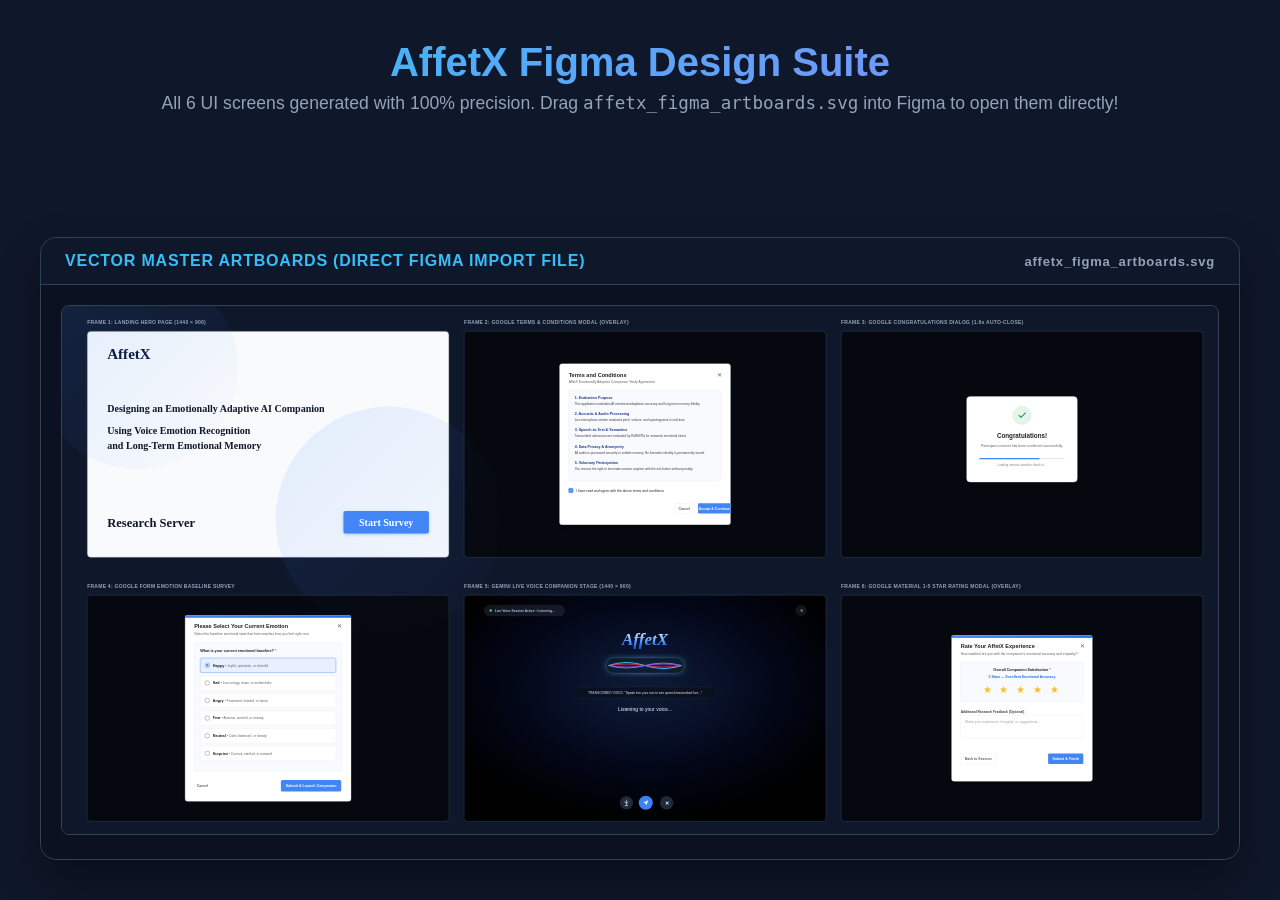
==== figma/affetx_figma_preview.html @ 03fe5397 "Add direct Figma importable vector artboards and design suite" ====
<!DOCTYPE html>
<html lang="en">
<head>
    <meta charset="UTF-8">
    <meta name="viewport" content="width=device-width, initial-scale=1.0">
    <title>AffetX — Figma Design System & Artboards Exporter</title>
    <link rel="stylesheet" href="../frontend/css/styles.css">
    <style>
        body {
            background: #0f172a;
            color: #ffffff;
            font-family: -apple-system, BlinkMacSystemFont, "Segoe UI", Roboto, sans-serif;
            padding: 40px;
            margin: 0;
        }
        .figma-header {
            max-width: 1440px;
            margin: 0 auto 40px auto;
            text-align: center;
        }
        .figma-title {
            font-size: 2.5rem;
            font-weight: 800;
            background: linear-gradient(135deg, #38bdf8 0%, #818cf8 100%);
            -webkit-background-clip: text;
            background-clip: text;
            -webkit-text-fill-color: transparent;
            margin-bottom: 8px;
        }
        .figma-desc {
            color: #94a3b8;
            font-size: 1.1rem;
        }
        .artboard-container {
            display: flex;
            flex-direction: column;
            gap: 60px;
            max-width: 1440px;
            margin: 0 auto;
        }
        .artboard-card {
            background: #1e293b;
            border: 1px solid #334155;
            border-radius: 16px;
            overflow: hidden;
            box-shadow: 0 20px 40px rgba(0, 0, 0, 0.4);
        }
        .artboard-bar {
            background: #0f172a;
            padding: 14px 24px;
            border-bottom: 1px solid #334155;
            display: flex;
            justify-content: space-between;
            align-items: center;
            font-weight: 700;
            color: #38bdf8;
            letter-spacing: 0.05em;
        }
        .artboard-view {
            width: 100%;
            height: 900px;
            border: none;
            display: block;
            background: #ffffff;
        }
    </style>
</head>
<body>

    <div class="figma-header">
        <div class="figma-title">AffetX Figma Design Suite</div>
        <p class="figma-desc">All 6 UI screens generated with 100% precision. Drag <code>affetx_figma_artboards.svg</code> into Figma to open them directly!</p>
    </div>

    <div class="artboard-container">
        <!-- SVG Vector Master -->
        <div class="artboard-card">
            <div class="artboard-bar">
                <span>VECTOR MASTER ARTBOARDS (DIRECT FIGMA IMPORT FILE)</span>
                <span style="color: #94a3b8; font-size: 13px;">affetx_figma_artboards.svg</span>
            </div>
            <div style="padding: 20px; overflow-x: auto; background: #0b1120;">
                <img src="affetx_figma_artboards.svg" alt="Figma Vector Master Artboards" style="width: 100%; max-width: 1400px; border-radius: 8px; border: 1px solid #334155;">
            </div>
        </div>
    </div>

</body>
</html>
---- frontend/css/styles.css ----
:root {
    --bg-color: #f8fafc;
    --surface-color: #ffffff;
    --text-primary: #0a192f;
    --text-secondary: #1e3a8a;
    --text-muted: #475569;
    --border-color: #e2e8f0;
    --border-hover: #cbd5e1;
    --accent-navy: #091e42;
    --accent-blue: #1e40af;
    --accent-blue-hover: #2563eb;
    --accent-glow: rgba(37, 99, 235, 0.18);
}

* {
    box-sizing: border-box;
    margin: 0;
    padding: 0;
}

body {
    font-family: "Times New Roman", Times, Georgia, serif;
    background-color: #f8fafc;
    background-image: 
        radial-gradient(circle at 10% 15%, rgba(59, 130, 246, 0.10) 0%, transparent 40%),
        radial-gradient(circle at 90% 85%, rgba(99, 102, 241, 0.08) 0%, transparent 45%),
        radial-gradient(circle at 50% 30%, rgba(255, 255, 255, 0.98) 0%, rgba(241, 245, 249, 0.85) 100%),
        linear-gradient(to right, rgba(148, 163, 184, 0.06) 1px, transparent 1px),
        linear-gradient(to bottom, rgba(148, 163, 184, 0.06) 1px, transparent 1px);
    background-size: 100% 100%, 100% 100%, 100% 100%, 32px 32px, 32px 32px;
    color: var(--text-primary);
    min-height: 100vh;
    display: flex;
    flex-direction: column;
    justify-content: space-between;
    -webkit-font-smoothing: antialiased;
    position: relative;
}

/* Top Header Navigation - Executive Left Branding */
header {
    display: flex;
    justify-content: flex-start;
    align-items: center;
    padding: 40px 64px 16px 52px;
    width: 100%;
}

/* 1st Topic: AffetX Brand Logo in Times New Roman, Navy Blue (60px) */
.brand-top-left {
    font-family: "Times New Roman", Times, Georgia, serif;
    font-size: 60px;
    font-weight: 700;
    line-height: 1.1;
    display: inline-block;
    color: #091e42;
    background: none;
    -webkit-text-fill-color: #091e42;
    text-decoration: none;
    letter-spacing: -0.02em;
    user-select: none;
    overflow: visible;
    text-shadow: 0 1px 2px rgba(9, 30, 66, 0.08);
    transition: opacity 0.2s ease, transform 0.2s ease;
}

.brand-top-left:hover {
    opacity: 0.88;
    transform: translateY(-1px);
}

/* Main Center Hero Section - Full Width Left-To-Right Span */
main {
    display: flex;
    flex-direction: column;
    align-items: flex-start;
    justify-content: center;
    padding: 24px 64px 44px 52px;
    text-align: left;
    max-width: 100%;
    margin: auto 0 auto 0;
    width: 100%;
}

/* 2nd Topic: Main Title (Font size 40px, Times New Roman, Bold, Deep Slate) */
.hero-title {
    font-family: "Times New Roman", Times, Georgia, serif;
    font-size: 40px;
    font-weight: 700;
    color: #0a192f;
    line-height: 1.28;
    letter-spacing: -0.015em;
    margin-bottom: 14px;
    text-align: left;
    max-width: 1100px;
    text-shadow: 0 1px 1px rgba(10, 25, 47, 0.05);
}

/* 3rd Topic: Subtitle Topic (Font size 40px, Sapphire Navy, 2 Lines) */
.hero-subtitle {
    font-family: "Times New Roman", Times, Georgia, serif;
    font-size: 40px;
    font-weight: 600;
    color: #1e3a8a;
    max-width: 1100px;
    line-height: 1.32;
    margin-bottom: 24px;
    letter-spacing: -0.015em;
    text-align: left;
    text-shadow: 0 1px 1px rgba(30, 58, 138, 0.06);
}

/* Research Server - Font size 50px, Polished Academic Slate */
.server-pill-title {
    display: inline-block;
    color: #475569;
    font-family: "Times New Roman", Times, Georgia, serif;
    font-size: 50px;
    font-weight: 600;
    letter-spacing: -0.015em;
    padding: 0;
    margin-bottom: 36px;
    background: none;
    border: none;
    box-shadow: none;
    text-shadow: 0 1px 1px rgba(71, 85, 105, 0.06);
}

/* Start Survey Button - Official Google Blue Style */
.btn-start {
    align-self: flex-end;
    margin-left: auto;
    margin-right: 0;
    background-color: #4285f4;
    background: linear-gradient(180deg, #4285f4 0%, #3b78e7 100%);
    color: #ffffff;
    font-family: "Times New Roman", Times, Georgia, serif;
    font-size: 40px;
    font-weight: 700;
    letter-spacing: -0.01em;
    padding: 16px 54px;
    border-radius: 12px;
    border: 1px solid rgba(255, 255, 255, 0.25);
    cursor: pointer;
    transition: all 0.25s cubic-bezier(0.16, 1, 0.3, 1);
    display: inline-flex;
    align-items: center;
    gap: 18px;
    box-shadow: 0 4px 14px rgba(66, 133, 244, 0.35), 0 1px 3px rgba(0, 0, 0, 0.1);
}

.btn-start:hover {
    transform: translateY(-2px);
    background: linear-gradient(180deg, #5191f8 0%, #3367d6 100%);
    box-shadow: 0 8px 24px rgba(66, 133, 244, 0.45), 0 2px 6px rgba(0, 0, 0, 0.12);
}

.btn-start:active {
    transform: translateY(0);
    box-shadow: 0 2px 8px rgba(66, 133, 244, 0.3);
}

.arrow-icon {
    width: 32px;
    height: 32px;
    fill: none;
    stroke: currentColor;
    stroke-width: 2.6;
    stroke-linecap: round;
    stroke-linejoin: round;
    transition: transform 0.25s ease;
}

.btn-start:hover .arrow-icon {
    transform: translateX(5px);
}

/* Modal Dialogs - Google Developer Terms Modal Style */
.modal {
    display: none;
    position: fixed;
    top: 0;
    left: 0;
    width: 100%;
    height: 100%;
    background-color: rgba(32, 33, 36, 0.65);
    backdrop-filter: blur(5px);
    -webkit-backdrop-filter: blur(5px);
    z-index: 1000;
    align-items: center;
    justify-content: center;
    animation: modalFade 0.2s ease-out;
}

.modal-content {
    background: #ffffff;
    padding: 28px 32px 24px 32px;
    border-radius: 12px;
    width: 92%;
    max-width: 860px;
    border: 1px solid #dadce0;
    box-shadow: 0 24px 48px rgba(0, 0, 0, 0.25), 0 4px 16px rgba(0, 0, 0, 0.12);
    animation: modalFade 0.2s ease-out;
}

/* Google Developer Terms Scrollable Box */
.google-terms-box {
    background: #fafafa;
    border: 1px solid #dadce0;
    border-radius: 6px;
    padding: 20px 22px;
    font-family: -apple-system, BlinkMacSystemFont, "Segoe UI", Roboto, Arial, sans-serif;
    font-size: 13.5px;
    line-height: 1.65;
    color: #3c4043;
    max-height: 50vh;
    overflow-y: auto;
    margin: 14px 0 20px 0;
}

.google-terms-box h4 {
    color: #202124;
    font-size: 14px;
    font-weight: 700;
    margin-top: 14px;
    margin-bottom: 4px;
}

.google-terms-box h4:first-child {
    margin-top: 0;
}

.google-terms-box p {
    margin-bottom: 8px;
}

@keyframes modalFade {
    from { opacity: 0; transform: scale(0.97); }
    to { opacity: 1; transform: scale(1); }
}

.g-btn {
    background-color: #ffffff;
    border: 1px solid #dadce0;
    color: #1a73e8;
    font-family: "Google Sans", -apple-system, BlinkMacSystemFont, "Segoe UI", Roboto, sans-serif;
    font-size: 14px;
    font-weight: 600;
    padding: 10px 24px;
    border-radius: 6px;
    cursor: pointer;
    transition: all 0.15s ease;
}

.g-btn:hover {
    background-color: #f8fafd;
    border-color: #d2e3fc;
}

.g-btn-primary {
    background-color: #4285f4;
    background: linear-gradient(180deg, #4285f4 0%, #3b78e7 100%);
    border-color: #4285f4;
    color: #ffffff;
    box-shadow: 0 1px 3px rgba(66, 133, 244, 0.35);
}

.g-btn-primary:hover {
    background: #3367d6;
    border-color: #3367d6;
    color: #ffffff;
    box-shadow: 0 2px 6px rgba(66, 133, 244, 0.45);
}

/* =========================================================
   GOOGLE CONGRATULATIONS POPUP MODAL (AUTO-CLOSING)
   ========================================================= */
.google-congrats-card {
    background: #ffffff;
    border-radius: 14px;
    width: 90%;
    max-width: 440px;
    padding: 36px 28px 28px 28px;
    text-align: center;
    border: 1px solid #dadce0;
    box-shadow: 0 24px 48px rgba(0, 0, 0, 0.22), 0 4px 12px rgba(0, 0, 0, 0.08);
    display: flex;
    flex-direction: column;
    align-items: center;
    animation: modalPop 0.3s cubic-bezier(0.175, 0.885, 0.32, 1.275);
}

@keyframes modalPop {
    from { opacity: 0; transform: scale(0.85); }
    to { opacity: 1; transform: scale(1); }
}

.google-congrats-icon-circle {
    width: 72px;
    height: 72px;
    background: #e6f4ea;
    border-radius: 50%;
    display: flex;
    align-items: center;
    justify-content: center;
    margin-bottom: 18px;
    border: 2px solid #ceead6;
    animation: pulseIcon 1.5s infinite alternate;
}

@keyframes pulseIcon {
    from { transform: scale(0.95); box-shadow: 0 0 0 0 rgba(15, 157, 88, 0.2); }
    to { transform: scale(1.05); box-shadow: 0 0 0 12px rgba(15, 157, 88, 0); }
}

.google-pulse-track {
    width: 100%;
    height: 4px;
    background: #e8eaed;
    border-radius: 4px;
    overflow: hidden;
    position: relative;
    margin-top: 6px;
}

.google-pulse-bar {
    height: 100%;
    background: #4285f4;
    border-radius: 4px;
    width: 0%;
    animation: fillProgress 1.6s ease-in-out forwards;
}

@keyframes fillProgress {
    0% { width: 0%; }
    50% { width: 65%; }
    100% { width: 100%; }
}

/* =========================================================
   GOOGLE FORM SURVEY MODAL STYLE
   ========================================================= */
.google-form-card {
    background: #ffffff;
    border-radius: 10px;
    width: 92%;
    max-width: 660px;
    border: 1px solid #dadce0;
    box-shadow: 0 16px 40px rgba(0, 0, 0, 0.18), 0 2px 6px rgba(0, 0, 0, 0.08);
    position: relative;
    overflow: hidden;
    padding: 0 !important;
    animation: modalFade 0.2s ease-out;
}

.google-form-top-strip {
    height: 10px;
    background: #4285f4;
    background: linear-gradient(90deg, #4285f4 0%, #1a73e8 100%);
    width: 100%;
}

.google-form-body {
    padding: 26px 32px 24px 32px;
}

.google-form-success-badge {
    display: inline-flex;
    align-items: center;
    gap: 8px;
    background: #e6f4ea;
    color: #137333;
    padding: 6px 14px;
    border-radius: 16px;
    font-family: -apple-system, BlinkMacSystemFont, "Segoe UI", Roboto, sans-serif;
    font-size: 13px;
    font-weight: 600;
    margin-bottom: 12px;
    border: 1px solid #ceead6;
}

.google-form-title {
    font-family: -apple-system, BlinkMacSystemFont, "Segoe UI", Roboto, sans-serif;
    font-size: 1.4rem;
    font-weight: 700;
    color: #202124;
    margin-bottom: 6px;
    letter-spacing: -0.01em;
}

.google-form-desc {
    font-family: -apple-system, BlinkMacSystemFont, "Segoe UI", Roboto, sans-serif;
    font-size: 13.5px;
    color: #5f6368;
    line-height: 1.5;
    margin-bottom: 18px;
    border-bottom: 1px solid #e8eaed;
    padding-bottom: 14px;
}

.google-form-question-card {
    background: #f8fafd;
    border: 1px solid #d2e3fc;
    border-radius: 8px;
    padding: 18px 20px;
    margin-bottom: 22px;
}

.google-form-question-header {
    font-family: -apple-system, BlinkMacSystemFont, "Segoe UI", Roboto, sans-serif;
    font-size: 14.5px;
    font-weight: 600;
    color: #202124;
    margin-bottom: 14px;
}

.google-form-required {
    color: #d93025;
    margin-left: 2px;
}

.google-form-radio-group {
    display: flex;
    flex-direction: column;
    gap: 10px;
}

.google-form-radio-option {
    display: flex;
    align-items: center;
    gap: 12px;
    padding: 10px 14px;
    border-radius: 6px;
    background: #ffffff;
    border: 1px solid #e0e0e0;
    cursor: pointer;
    transition: all 0.15s ease;
    user-select: none;
}

.google-form-radio-option:hover {
    background: #f1f6fe;
    border-color: #4285f4;
}

.google-form-radio-option.selected {
    background: #e8f0fe;
    border-color: #4285f4;
}

.google-form-radio-option input[type="radio"] {
    width: 18px;
    height: 18px;
    accent-color: #4285f4;
    cursor: pointer;
}

.google-form-radio-label {
    font-family: -apple-system, BlinkMacSystemFont, "Segoe UI", Roboto, sans-serif;
    font-size: 14px;
    font-weight: 600;
    color: #202124;
}

.google-form-radio-subtext {
    font-family: -apple-system, BlinkMacSystemFont, "Segoe UI", Roboto, sans-serif;
    font-size: 12.5px;
    color: #5f6368;
    margin-left: 6px;
    font-weight: 400;
}

/* =========================================================
   GEMINI LIVE IMMERSIVE VOICE AI INTERFACE
   ========================================================= */
#botView {
    display: none;
    position: fixed;
    top: 0;
    left: 0;
    width: 100vw;
    height: 100vh;
    height: 100dvh;
    background: #000000;
    background: radial-gradient(circle at 50% 20%, rgba(30, 58, 138, 0.28) 0%, rgba(13, 27, 62, 0.15) 35%, rgba(0, 0, 0, 0.92) 75%, #000000 100%),
                radial-gradient(circle at 50% 100%, rgba(29, 78, 216, 0.22) 0%, rgba(5, 11, 24, 0.7) 45%, #000000 100%),
                linear-gradient(180deg, #020617 0%, #000000 50%, #020617 100%);
    background-blend-mode: screen, normal, normal;
    color: #ffffff;
    z-index: 50;
    flex-direction: column;
    justify-content: space-between;
    padding: 14px 20px 18px 20px;
    overflow: hidden;
    box-sizing: border-box;
}

/* Gemini Top Bar */
.gemini-top-bar {
    display: flex;
    justify-content: space-between;
    align-items: center;
    width: 100%;
    max-width: 1200px;
    margin: 0 auto;
    flex-shrink: 0;
}

.gemini-top-btn {
    background: rgba(255, 255, 255, 0.08);
    border: 1px solid rgba(255, 255, 255, 0.1);
    color: #ffffff;
    width: 38px;
    height: 38px;
    border-radius: 50%;
    display: flex;
    align-items: center;
    justify-content: center;
    cursor: pointer;
    backdrop-filter: blur(10px);
    transition: all 0.2s ease;
}

.gemini-top-btn:hover {
    background: rgba(255, 255, 255, 0.18);
    transform: scale(1.05);
}

.emotion-live-pill {
    background: rgba(255, 255, 255, 0.06);
    border: 1px solid rgba(255, 255, 255, 0.12);
    color: #93c5fd;
    padding: 6px 16px;
    border-radius: 30px;
    font-size: 13px;
    font-weight: 500;
    letter-spacing: 0.02em;
    backdrop-filter: blur(10px);
    display: flex;
    align-items: center;
    gap: 8px;
}

.live-indicator-dot {
    width: 6px;
    height: 6px;
    background-color: #38bdf8;
    border-radius: 50%;
    box-shadow: 0 0 8px #38bdf8;
    animation: livePulse 1.5s infinite;
}

@keyframes livePulse {
    0%, 100% { transform: scale(1); opacity: 0.8; }
    50% { transform: scale(1.4); opacity: 1; }
}

/* Gemini Center Content */
.gemini-center-stage {
    display: flex;
    flex-direction: column;
    align-items: center;
    justify-content: center;
    text-align: center;
    margin: auto;
    max-width: 680px;
    padding: 0 16px;
    flex-shrink: 1;
}

/* AffetX Center Live Cursive Logo (Shifted Further Upwards) */
.affetx-live-logo {
    font-family: 'Dancing Script', cursive;
    font-style: italic;
    font-size: 3.8rem;
    font-weight: 700;
    background: linear-gradient(180deg, #ffffff 0%, #93c5fd 35%, #3b82f6 70%, #1d4ed8 100%);
    -webkit-background-clip: text;
    background-clip: text;
    -webkit-text-fill-color: transparent;
    color: #60a5fa;
    margin-bottom: 18px;
    letter-spacing: 0.03em;
    padding: 0 15px 4px 6px;
    filter: drop-shadow(0 0 18px rgba(59, 130, 246, 0.5));
    line-height: 1.1;
    user-select: none;
    transform: translateY(-28px);
}

/* =========================================================
   CENTER STAGE VOICE WAVE PILL (Exact Reference Dimensions)
   ========================================================= */
.center-wave-stage {
    position: relative;
    width: 320px;
    height: 70px;
    display: flex;
    align-items: center;
    justify-content: center;
    margin: 8px auto 20px auto;
}

/* Glowing Ambient Aura Behind Center Wave Pill */
.center-wave-aura {
    position: absolute;
    top: 50%;
    left: 50%;
    transform: translate(-50%, -50%);
    width: 340px;
    height: 80px;
    background: radial-gradient(ellipse, rgba(56, 189, 248, 0.45) 0%, rgba(99, 102, 241, 0.25) 50%, transparent 75%);
    border-radius: 40px;
    pointer-events: none;
    transition: all 0.4s ease;
    filter: blur(14px);
}

/* Center Wave Horizontal Pill Container (Exact Look from User Image) */
.center-wave-orb {
    position: relative;
    width: 310px;
    height: 60px;
    border-radius: 32px;
    overflow: hidden;
    background: rgba(10, 16, 30, 0.88);
    background: radial-gradient(ellipse at 50% 50%, rgba(15, 23, 42, 0.95) 0%, #030712 100%);
    border: 1.5px solid rgba(255, 255, 255, 0.18);
    box-shadow: 0 0 28px rgba(56, 189, 248, 0.4), inset 0 0 15px rgba(0, 0, 0, 0.8);
    display: flex;
    align-items: center;
    justify-content: center;
    transition: transform 0.12s cubic-bezier(0.2, 0.8, 0.4, 1), border-color 0.4s ease, box-shadow 0.4s ease;
}

/* Center Wave Canvas (Full Width Inside Pill) */
.center-wave-canvas {
    width: 100%;
    height: 100%;
    display: block;
}

/* Emotion Color Filter & Aura Themes for Center Wave */
.emotion-neutral .center-wave-orb {
    border-color: rgba(96, 165, 250, 0.55);
    box-shadow: 0 0 40px rgba(96, 165, 250, 0.55), inset 0 0 25px rgba(0, 0, 0, 0.85);
}
.emotion-neutral .center-wave-aura {
    background: radial-gradient(ellipse, rgba(147, 197, 253, 0.5) 0%, rgba(59, 130, 246, 0.25) 50%, transparent 70%);
}

/* Replaced Yellow with Radiant Electric Cyan / Aqua Glow */
.emotion-happy .center-wave-orb {
    border-color: rgba(56, 189, 248, 0.65);
    box-shadow: 0 0 45px rgba(56, 189, 248, 0.65), inset 0 0 25px rgba(0, 0, 0, 0.85);
}
.emotion-happy .center-wave-aura {
    background: radial-gradient(ellipse, rgba(56, 189, 248, 0.55) 0%, rgba(14, 165, 233, 0.3) 50%, transparent 70%);
}

.emotion-sad .center-wave-orb {
    border-color: rgba(129, 140, 248, 0.5);
    box-shadow: 0 0 40px rgba(99, 102, 241, 0.55), inset 0 0 25px rgba(0, 0, 0, 0.85);
}
.emotion-sad .center-wave-aura {
    background: radial-gradient(ellipse, rgba(99, 102, 241, 0.45) 0%, rgba(30, 58, 138, 0.3) 50%, transparent 70%);
}

.emotion-angry .center-wave-orb {
    border-color: rgba(248, 113, 113, 0.6);
    box-shadow: 0 0 50px rgba(239, 68, 68, 0.65), inset 0 0 25px rgba(0, 0, 0, 0.85);
}
.emotion-angry .center-wave-aura {
    background: radial-gradient(ellipse, rgba(244, 63, 94, 0.5) 0%, rgba(245, 158, 11, 0.3) 50%, transparent 70%);
}

.emotion-fear .center-wave-orb {
    border-color: rgba(52, 211, 153, 0.6);
    box-shadow: 0 0 45px rgba(52, 211, 153, 0.6), inset 0 0 25px rgba(0, 0, 0, 0.85);
}
.emotion-fear .center-wave-aura {
    background: radial-gradient(ellipse, rgba(52, 211, 153, 0.5) 0%, rgba(14, 165, 233, 0.3) 50%, transparent 70%);
}

.emotion-surprise .center-wave-orb {
    border-color: rgba(192, 132, 252, 0.6);
    box-shadow: 0 0 55px rgba(168, 85, 247, 0.7), inset 0 0 25px rgba(0, 0, 0, 0.85);
}
.emotion-surprise .center-wave-aura {
    background: radial-gradient(ellipse, rgba(168, 85, 247, 0.55) 0%, rgba(56, 189, 248, 0.35) 50%, transparent 70%);
}

/* =========================================================
   DUAL-MODEL PREDICTION & LIVE TRANSCRIPTION HUD
   ========================================================= */
.dual-model-hud {
    display: flex;
    gap: 12px;
    align-items: center;
    background: rgba(15, 23, 42, 0.85);
    border: 1px solid rgba(255, 255, 255, 0.12);
    padding: 8px 18px;
    border-radius: 28px;
    backdrop-filter: blur(14px);
    box-shadow: 0 4px 16px rgba(0, 0, 0, 0.35);
    max-width: 680px;
    margin: 0 auto;
}

.model-badge {
    display: flex;
    align-items: center;
    gap: 6px;
    font-size: 12.5px;
    color: #cbd5e1;
}

.model-badge strong {
    color: #ffffff;
}

.model-badge-voice {
    color: #38bdf8;
}

.model-badge-text {
    color: #a855f7;
}

.hud-divider {
    width: 1px;
    height: 16px;
    background: rgba(255, 255, 255, 0.15);
}

/* Live Speech-to-Text Transcription Box (Shifted Substantially Downwards) */
.live-transcript-box {
    background: rgba(10, 15, 29, 0.75);
    border: 1px solid rgba(255, 255, 255, 0.12);
    border-radius: 10px;
    padding: 10px 18px;
    max-width: 560px;
    width: 100%;
    margin: 55px auto 14px auto;
    font-size: 13px;
    color: #f1f5f9;
    line-height: 1.35;
    min-height: 38px;
    display: flex;
    align-items: center;
    justify-content: center;
    text-align: center;
    backdrop-filter: blur(12px);
    box-shadow: 0 4px 20px rgba(0, 0, 0, 0.6);
    transition: all 0.2s ease;
}

.live-transcript-box.active-speech {
    border-color: rgba(56, 189, 248, 0.6);
    background: rgba(14, 25, 48, 0.85);
    box-shadow: 0 0 20px rgba(56, 189, 248, 0.25);
}

.transcript-label {
    font-size: 10.5px;
    text-transform: uppercase;
    letter-spacing: 0.05em;
    color: #94a3b8;
    margin-right: 8px;
    font-weight: 600;
}

/* 1-5 Star Satisfaction Rating Modal */
.star-rating-container {
    display: flex;
    justify-content: center;
    gap: 12px;
    margin: 20px 0;
}

.star-btn {
    background: none;
    border: none;
    font-size: 36px;
    color: #cbd5e1;
    cursor: pointer;
    transition: all 0.2s cubic-bezier(0.16, 1, 0.3, 1);
    user-select: none;
    padding: 4px;
}

.star-btn.active, .star-btn:hover, .star-btn.hovered {
    color: #fbbf24;
    transform: scale(1.15);
    filter: drop-shadow(0 0 10px rgba(251, 191, 36, 0.6));
}

.rating-score-label {
    font-size: 14px;
    font-weight: 600;
    color: #38bdf8;
    text-align: center;
    margin-bottom: 12px;
    min-height: 20px;
}

.gemini-live-prompt {
    font-family: -apple-system, BlinkMacSystemFont, "SF Pro Display", "Segoe UI", Roboto, sans-serif;
    font-size: 1.15rem;
    font-weight: 500;
    color: #f1f5f9;
    letter-spacing: -0.01em;
    line-height: 1.4;
    margin-top: 14px;
    margin-bottom: 8px;
    max-width: 580px;
    min-height: 28px;
    transition: all 0.3s ease;
}

.gemini-live-subtitle {
    font-size: 13.5px;
    color: #94a3b8;
    margin-top: 6px;
    margin-bottom: 12px;
    line-height: 1.4;
    min-height: 18px;
}

/* Bottom Controls Bar */
.gemini-bottom-bar {
    display: flex;
    align-items: center;
    justify-content: center;
    gap: 14px;
    width: 100%;
    max-width: 500px;
    margin: 0 auto;
    flex-shrink: 0;
    padding-bottom: 4px;
}

.gemini-action-btn {
    width: 50px;
    height: 50px;
    border-radius: 50%;
    background: #181c24;
    border: 1px solid rgba(255, 255, 255, 0.1);
    color: #e2e8f0;
    display: flex;
    align-items: center;
    justify-content: center;
    cursor: pointer;
    transition: all 0.2s cubic-bezier(0.16, 1, 0.3, 1);
    box-shadow: 0 4px 14px rgba(0, 0, 0, 0.4);
    flex-shrink: 0;
}

.gemini-action-btn:hover {
    background: #262c38;
    transform: scale(1.06);
    border-color: rgba(255, 255, 255, 0.25);
}

.gemini-action-btn:active {
    transform: scale(0.94);
}

.btn-send-voice {
    background: linear-gradient(135deg, #1e3a8a 0%, #2563eb 100%);
    border: 1px solid rgba(255, 255, 255, 0.2);
    color: #ffffff;
}

.btn-send-voice:hover {
    background: linear-gradient(135deg, #1d4ed8 0%, #3b82f6 100%);
    box-shadow: 0 0 20px rgba(37, 99, 235, 0.5);
}

.gemini-action-btn.active {
    background: #ef4444;
    color: #ffffff;
}

/* Gemini Fluid Waveform Pill */
.gemini-wave-pill {
    flex: 1;
    max-width: 260px;
    height: 60px;
    background: #0d121d;
    border: 1px solid rgba(255, 255, 255, 0.12);
    border-radius: 32px;
    display: flex;
    align-items: center;
    justify-content: center;
    position: relative;
    overflow: hidden;
    box-shadow: 0 8px 24px rgba(0, 0, 0, 0.5), inset 0 1px 1px rgba(255, 255, 255, 0.1);
    cursor: pointer;
}

/* Fluid Wave Canvas */
.wave-canvas {
    width: 100%;
    height: 100%;
    display: block;
}

/* Glowing Ambient Fluid Pill Light */
.pill-glow {
    position: absolute;
    bottom: -15px;
    width: 140px;
    height: 40px;
    background: radial-gradient(ellipse at center, rgba(56, 189, 248, 0.6) 0%, rgba(99, 102, 241, 0.3) 50%, transparent 80%);
    filter: blur(10px);
    border-radius: 50%;
    pointer-events: none;
    transition: transform 0.15s ease, opacity 0.15s ease;
}
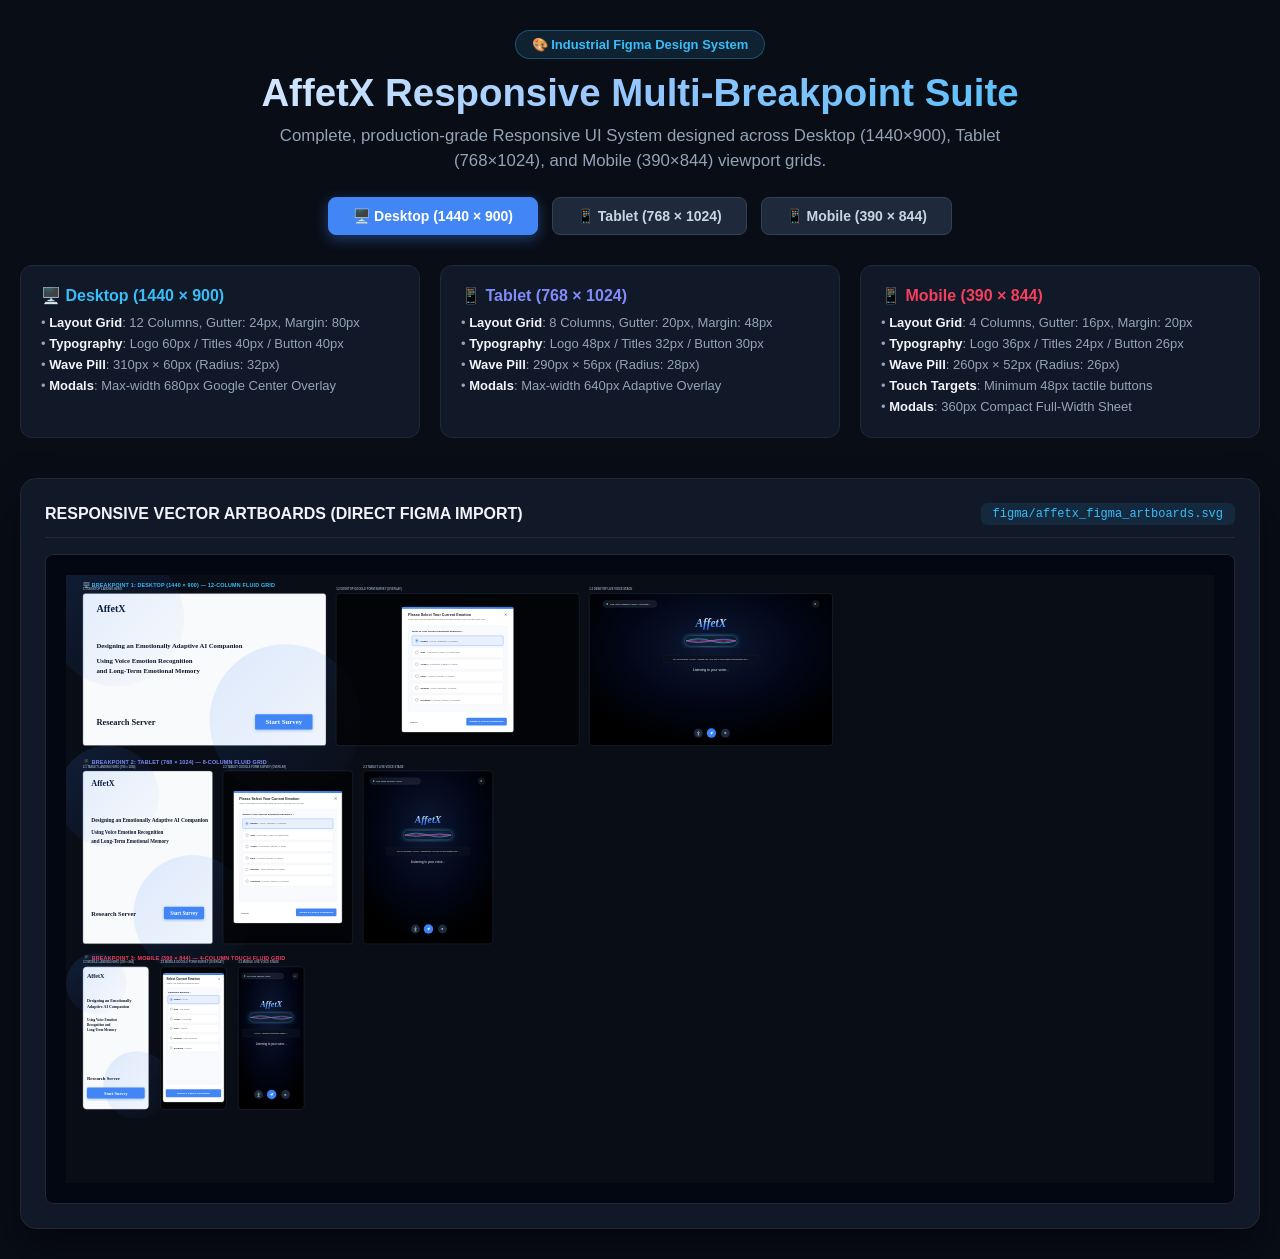
==== commit b5c21cb9: "Generate industrial responsive Figma design system for Desktop, Tablet, and Mobile" ====
--- a/figma/affetx_figma_preview.html
+++ b/figma/affetx_figma_preview.html
@@ -3,85 +3,205 @@
 <head>
     <meta charset="UTF-8">
     <meta name="viewport" content="width=device-width, initial-scale=1.0">
-    <title>AffetX — Figma Design System & Artboards Exporter</title>
-    <link rel="stylesheet" href="../frontend/css/styles.css">
+    <title>AffetX — Responsive Figma Design System (Desktop, Tablet, Mobile)</title>
     <style>
+        * {
+            box-sizing: border-box;
+            margin: 0;
+            padding: 0;
+        }
         body {
-            background: #0f172a;
+            background: #090d16;
             color: #ffffff;
             font-family: -apple-system, BlinkMacSystemFont, "Segoe UI", Roboto, sans-serif;
-            padding: 40px;
-            margin: 0;
-        }
-        .figma-header {
-            max-width: 1440px;
-            margin: 0 auto 40px auto;
+            padding: 30px 20px;
+        }
+        .header {
+            max-width: 1400px;
+            margin: 0 auto 30px auto;
             text-align: center;
         }
-        .figma-title {
-            font-size: 2.5rem;
+        .badge {
+            display: inline-block;
+            background: rgba(56, 189, 248, 0.12);
+            color: #38bdf8;
+            border: 1px solid rgba(56, 189, 248, 0.3);
+            padding: 6px 16px;
+            border-radius: 20px;
+            font-size: 13px;
+            font-weight: 600;
+            margin-bottom: 12px;
+        }
+        .title {
+            font-size: 2.4rem;
             font-weight: 800;
-            background: linear-gradient(135deg, #38bdf8 0%, #818cf8 100%);
+            background: linear-gradient(135deg, #ffffff 0%, #93c5fd 50%, #38bdf8 100%);
             -webkit-background-clip: text;
             background-clip: text;
             -webkit-text-fill-color: transparent;
             margin-bottom: 8px;
         }
-        .figma-desc {
+        .subtitle {
             color: #94a3b8;
-            font-size: 1.1rem;
-        }
-        .artboard-container {
+            font-size: 1.05rem;
+            max-width: 780px;
+            margin: 0 auto 24px auto;
+            line-height: 1.5;
+        }
+        .device-selector {
             display: flex;
-            flex-direction: column;
-            gap: 60px;
-            max-width: 1440px;
-            margin: 0 auto;
-        }
-        .artboard-card {
+            justify-content: center;
+            gap: 14px;
+            margin-bottom: 30px;
+        }
+        .device-btn {
             background: #1e293b;
             border: 1px solid #334155;
+            color: #cbd5e1;
+            padding: 10px 24px;
+            border-radius: 8px;
+            cursor: pointer;
+            font-size: 14px;
+            font-weight: 600;
+            transition: all 0.2s ease;
+        }
+        .device-btn.active, .device-btn:hover {
+            background: #4285f4;
+            border-color: #4285f4;
+            color: #ffffff;
+            box-shadow: 0 4px 14px rgba(66, 133, 244, 0.4);
+        }
+        .grid-spec-card {
+            max-width: 1400px;
+            margin: 0 auto 40px auto;
+            display: grid;
+            grid-template-columns: repeat(3, 1fr);
+            gap: 20px;
+        }
+        .spec-box {
+            background: #111827;
+            border: 1px solid #1f2937;
+            border-radius: 12px;
+            padding: 20px;
+        }
+        .spec-title {
+            font-size: 16px;
+            font-weight: 700;
+            color: #38bdf8;
+            margin-bottom: 8px;
+            display: flex;
+            align-items: center;
+            gap: 8px;
+        }
+        .spec-item {
+            font-size: 13px;
+            color: #94a3b8;
+            line-height: 1.6;
+        }
+        .spec-item strong {
+            color: #f1f5f9;
+        }
+        .master-artboards-container {
+            max-width: 1400px;
+            margin: 0 auto;
+            background: #111827;
+            border: 1px solid #1f2937;
             border-radius: 16px;
-            overflow: hidden;
-            box-shadow: 0 20px 40px rgba(0, 0, 0, 0.4);
-        }
-        .artboard-bar {
-            background: #0f172a;
-            padding: 14px 24px;
-            border-bottom: 1px solid #334155;
+            padding: 24px;
+            box-shadow: 0 20px 40px rgba(0, 0, 0, 0.5);
+        }
+        .master-header {
             display: flex;
             justify-content: space-between;
             align-items: center;
+            margin-bottom: 16px;
+            padding-bottom: 12px;
+            border-bottom: 1px solid #1f2937;
+        }
+        .master-title {
+            font-size: 16px;
             font-weight: 700;
+            color: #f1f5f9;
+        }
+        .file-pill {
+            background: rgba(56, 189, 248, 0.1);
             color: #38bdf8;
-            letter-spacing: 0.05em;
-        }
-        .artboard-view {
+            padding: 4px 12px;
+            border-radius: 6px;
+            font-size: 12px;
+            font-family: monospace;
+        }
+        .svg-viewer {
             width: 100%;
-            height: 900px;
-            border: none;
+            background: #030712;
+            border: 1px solid #1f2937;
+            border-radius: 8px;
+            overflow-x: auto;
+            padding: 20px;
+        }
+        .svg-viewer img {
+            width: 100%;
+            min-width: 1000px;
             display: block;
-            background: #ffffff;
         }
     </style>
 </head>
 <body>
 
-    <div class="figma-header">
-        <div class="figma-title">AffetX Figma Design Suite</div>
-        <p class="figma-desc">All 6 UI screens generated with 100% precision. Drag <code>affetx_figma_artboards.svg</code> into Figma to open them directly!</p>
+    <div class="header">
+        <div class="badge">🎨 Industrial Figma Design System</div>
+        <h1 class="title">AffetX Responsive Multi-Breakpoint Suite</h1>
+        <p class="subtitle">Complete, production-grade Responsive UI System designed across Desktop (1440×900), Tablet (768×1024), and Mobile (390×844) viewport grids.</p>
+
+        <div class="device-selector">
+            <button class="device-btn active">🖥️ Desktop (1440 × 900)</button>
+            <button class="device-btn">📱 Tablet (768 × 1024)</button>
+            <button class="device-btn">📱 Mobile (390 × 844)</button>
+        </div>
     </div>
 
-    <div class="artboard-container">
-        <!-- SVG Vector Master -->
-        <div class="artboard-card">
-            <div class="artboard-bar">
-                <span>VECTOR MASTER ARTBOARDS (DIRECT FIGMA IMPORT FILE)</span>
-                <span style="color: #94a3b8; font-size: 13px;">affetx_figma_artboards.svg</span>
+    <!-- 3 Breakpoints Technical Grid Specs -->
+    <div class="grid-spec-card">
+        <div class="spec-box">
+            <div class="spec-title">🖥️ Desktop (1440 × 900)</div>
+            <div class="spec-item">
+                • <strong>Layout Grid</strong>: 12 Columns, Gutter: 24px, Margin: 80px<br>
+                • <strong>Typography</strong>: Logo 60px / Titles 40px / Button 40px<br>
+                • <strong>Wave Pill</strong>: 310px × 60px (Radius: 32px)<br>
+                • <strong>Modals</strong>: Max-width 680px Google Center Overlay
             </div>
-            <div style="padding: 20px; overflow-x: auto; background: #0b1120;">
-                <img src="affetx_figma_artboards.svg" alt="Figma Vector Master Artboards" style="width: 100%; max-width: 1400px; border-radius: 8px; border: 1px solid #334155;">
+        </div>
+
+        <div class="spec-box">
+            <div class="spec-title" style="color: #818cf8;">📱 Tablet (768 × 1024)</div>
+            <div class="spec-item">
+                • <strong>Layout Grid</strong>: 8 Columns, Gutter: 20px, Margin: 48px<br>
+                • <strong>Typography</strong>: Logo 48px / Titles 32px / Button 30px<br>
+                • <strong>Wave Pill</strong>: 290px × 56px (Radius: 28px)<br>
+                • <strong>Modals</strong>: Max-width 640px Adaptive Overlay
             </div>
+        </div>
+
+        <div class="spec-box">
+            <div class="spec-title" style="color: #f43f5e;">📱 Mobile (390 × 844)</div>
+            <div class="spec-item">
+                • <strong>Layout Grid</strong>: 4 Columns, Gutter: 16px, Margin: 20px<br>
+                • <strong>Typography</strong>: Logo 36px / Titles 24px / Button 26px<br>
+                • <strong>Wave Pill</strong>: 260px × 52px (Radius: 26px)<br>
+                • <strong>Touch Targets</strong>: Minimum 48px tactile buttons<br>
+                • <strong>Modals</strong>: 360px Compact Full-Width Sheet
+            </div>
+        </div>
+    </div>
+
+    <!-- Master Artboards Preview -->
+    <div class="master-artboards-container">
+        <div class="master-header">
+            <span class="master-title">RESPONSIVE VECTOR ARTBOARDS (DIRECT FIGMA IMPORT)</span>
+            <span class="file-pill">figma/affetx_figma_artboards.svg</span>
+        </div>
+        <div class="svg-viewer">
+            <img src="affetx_figma_artboards.svg" alt="Responsive Master Figma Artboards">
         </div>
     </div>
 
